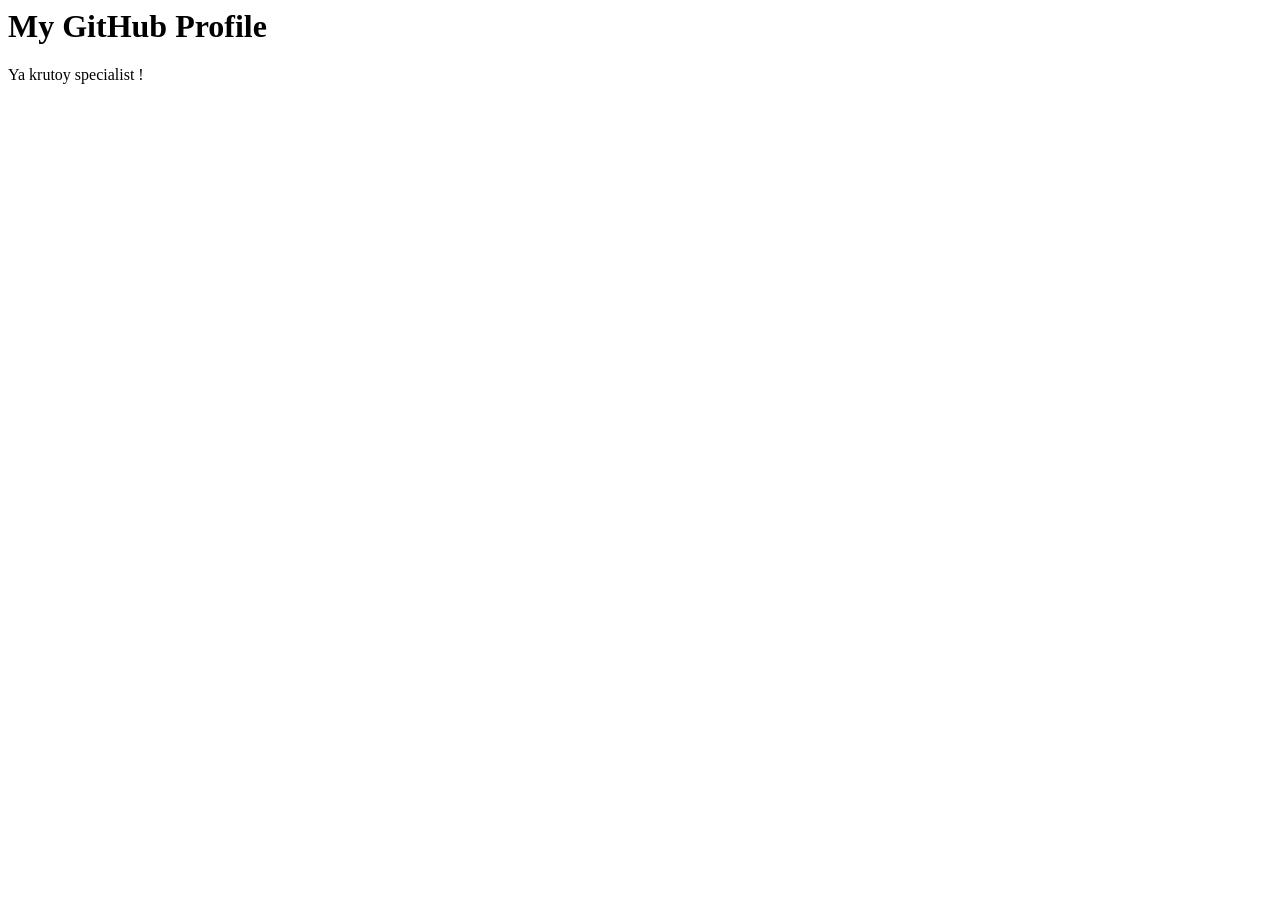
==== index.html @ a809efdb "Rename README.html to index.html" ====
<html lang="en">
<head>
    <meta charset="UTF-8">
    <meta name="viewport" content="width=device-width, initial-scale=1.0">
    <title>GitHub Profile Header</title>
    <link rel="stylesheet" href="styles.css">
</head>
<body>

<div class="header">
    <h1>My GitHub Profile</h1>
    <p> Ya krutoy specialist !</p>
</div>

</body>
</html>
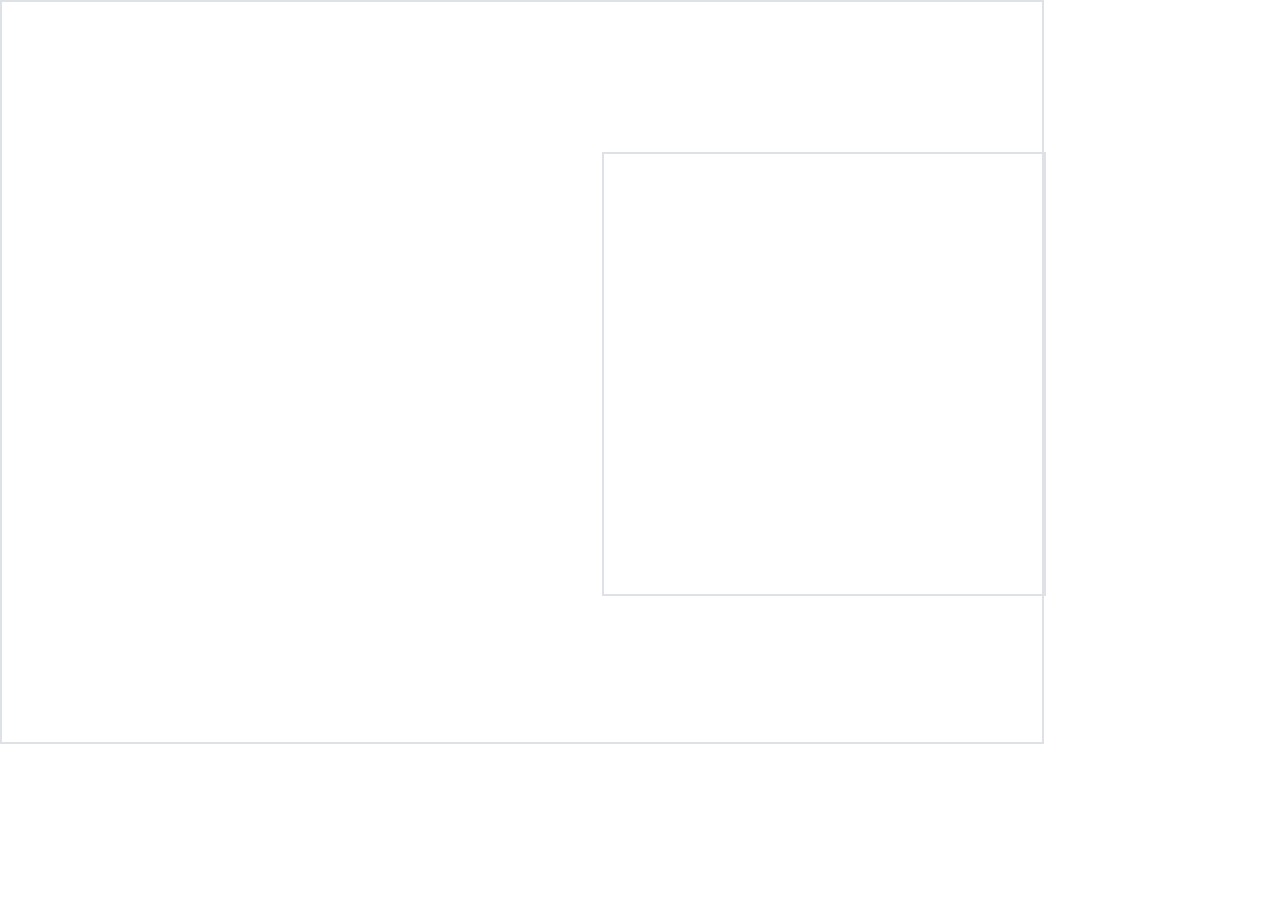
==== commit b33f158d: "хуй" ====
--- a/index.html
+++ b/index.html
@@ -1,16 +1,37 @@
+<!DOCTYPE html>
 <html lang="en">
 <head>
-    <meta charset="UTF-8">
-    <meta name="viewport" content="width=device-width, initial-scale=1.0">
-    <title>GitHub Profile Header</title>
-    <link rel="stylesheet" href="styles.css">
+	<style>
+		.box0 {
+			position: absolute ;
+			width: 1000px ;
+			height: 700px ;
+			top: 0px ;
+			left: 0px ;
+			padding: 20px ;
+			background_color: #f8f9fa ;
+			border: 2px solid #dee2e6 ;
+			border_radius: 15px ;
+			box_shadow: 0 4px 8px rgba(0, 0, 0, 0.1) ;
+		}
+		.box1 {
+			position: absolute ;
+			width: 400px ;
+			height: 400px ;
+			top: 150px ;
+			left: 600px ;
+			padding: 20px ;
+			background_color: #f8f9fa ;
+			border: 2px solid #dee2e6 ;
+			border_radius: 15px ;
+			box_shadow: 0 4px 8px rgba(0, 0, 0, 0.1) ;
+		}
+	</style>
 </head>
 <body>
-
-<div class="header">
-    <h1>My GitHub Profile</h1>
-    <p> Ya krutoy specialist !</p>
-</div>
-
+	<div class="box0">
+		<div class="box1">
+		</div>
+	</div>
 </body>
 </html>
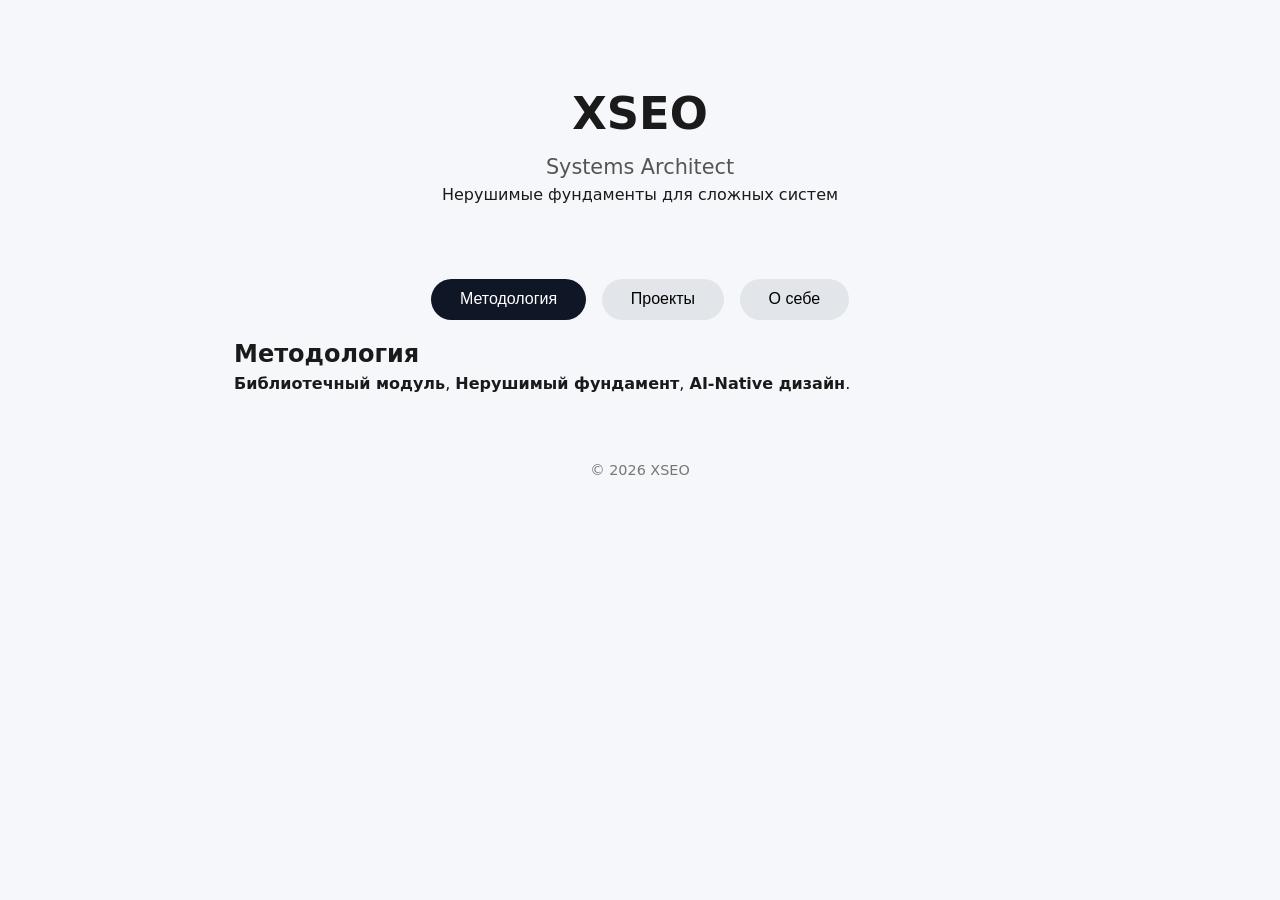
==== commit a3223a3c: "rebuild(index.html)" ====
--- a/index.html
+++ b/index.html
@@ -1,37 +1,75 @@
 <!DOCTYPE html>
-<html lang="en">
+<html lang="ru">
 <head>
-	<style>
-		.box0 {
-			position: absolute ;
-			width: 1000px ;
-			height: 700px ;
-			top: 0px ;
-			left: 0px ;
-			padding: 20px ;
-			background_color: #f8f9fa ;
-			border: 2px solid #dee2e6 ;
-			border_radius: 15px ;
-			box_shadow: 0 4px 8px rgba(0, 0, 0, 0.1) ;
-		}
-		.box1 {
-			position: absolute ;
-			width: 400px ;
-			height: 400px ;
-			top: 150px ;
-			left: 600px ;
-			padding: 20px ;
-			background_color: #f8f9fa ;
-			border: 2px solid #dee2e6 ;
-			border_radius: 15px ;
-			box_shadow: 0 4px 8px rgba(0, 0, 0, 0.1) ;
-		}
-	</style>
+  <meta charset="UTF-8">
+  <meta name="viewport" content="width=device-width, initial-scale=1.0">
+  <title>XSEO</title>
+  <style>
+    * { box-sizing: border-box; margin: 0; padding: 0; }
+    body { font-family: system-ui, sans-serif; color: #1a1a1a; background: #f5f7fa; line-height: 1.5; }
+    .container { max-width: 860px; margin: 0 auto; padding: 2rem 1.5rem; }
+    header { text-align: center; padding: 3rem 0 2rem; }
+    h1 { font-size: 2.8rem; font-weight: 700; margin-bottom: 0.3rem; }
+    .subtitle { font-size: 1.3rem; color: #555; }
+    .tabs { display: flex; justify-content: center; gap: 1rem; margin: 2.5rem 0 1rem; flex-wrap: wrap; }
+    .tab-btn { background: #e2e6ea; border: none; padding: 0.7rem 1.8rem; border-radius: 2rem; font-size: 1rem; cursor: pointer; transition: 0.2s; }
+    .tab-btn.active { background: #0f1626; color: white; }
+    .tab-btn:hover:not(.active) { background: #cfd5db; }
+    .tab-pane { display: none; animation: fade 0.3s; }
+    .tab-pane.active { display: block; }
+    @keyframes fade { from { opacity: 0; transform: translateY(6px); } to { opacity: 1; transform: translateY(0); } }
+    .card { background: white; border-radius: 16px; padding: 1.5rem; margin-bottom: 1rem; box-shadow: 0 6px 18px rgba(0,0,0,0.05); }
+    footer { text-align: center; padding: 2rem 0; color: #777; font-size: 0.9rem; }
+  </style>
 </head>
 <body>
-	<div class="box0">
-		<div class="box1">
-		</div>
-	</div>
+  <div class="container">
+    <header>
+      <h1>XSEO</h1>
+      <div class="subtitle">Systems Architect</div>
+      <p>Нерушимые фундаменты для сложных систем</p>
+    </header>
+    
+        <div class="tabs-container" id="page_maintabs">
+            <div class="tabs"><button class="tab-btn active" onclick="switchTab('page_maintabs_methodology')">Методология</button><button class="tab-btn " onclick="switchTab('page_maintabs_projects')">Проекты</button><button class="tab-btn " onclick="switchTab('page_maintabs_about')">О себе</button></div>
+            <div class="tab-pane active" id="page_maintabs_methodology">
+        <section id="page_maintabs_methodology">
+            <h2>Методология</h2>
+            <div id="page_maintabs_methodology_desc"><p><strong>Библиотечный модуль</strong>, <strong>Нерушимый фундамент</strong>, <strong>AI‑Native дизайн</strong>.</p>
+</div>
+        </section></div><div class="tab-pane " id="page_maintabs_projects">
+        <section id="page_maintabs_projects">
+            <h2>Проекты</h2>
+            
+        <div class="card" id="page_maintabs_projects_gunverse">
+            <h3>Gunverse</h3>
+            <p>Компонентный фреймворк для игровых механик.</p>
+            
+        </div>
+        <div class="card" id="page_maintabs_projects_liion">
+            <h3>Li-ion Sim</h3>
+            <p>Научный комплекс моделирования батарей.</p>
+            
+        </div>
+        </section></div><div class="tab-pane " id="page_maintabs_about">
+        <section id="page_maintabs_about">
+            <h2>О себе</h2>
+            <div id="page_maintabs_about_bio"><p>5 лет инженерной практики, математический бэкграунд, бакалавр приборостроения.</p>
+</div>
+        </section></div>
+        </div>
+  </div>
+  <footer>&copy; 2026 XSEO</footer>
+  <script>
+    function switchTab(targetId) {
+      document.querySelectorAll('.tab-btn').forEach(b => b.classList.remove('active'));
+      document.querySelectorAll('.tab-pane').forEach(p => p.classList.remove('active'));
+      const pane = document.getElementById(targetId);
+      if (pane) pane.classList.add('active');
+      document.querySelectorAll('.tab-btn').forEach(btn => {
+        if (btn.getAttribute('onclick')?.includes(`'${targetId}'`)) btn.classList.add('active');
+      });
+    }
+  </script>
 </body>
-</html>
+</html>
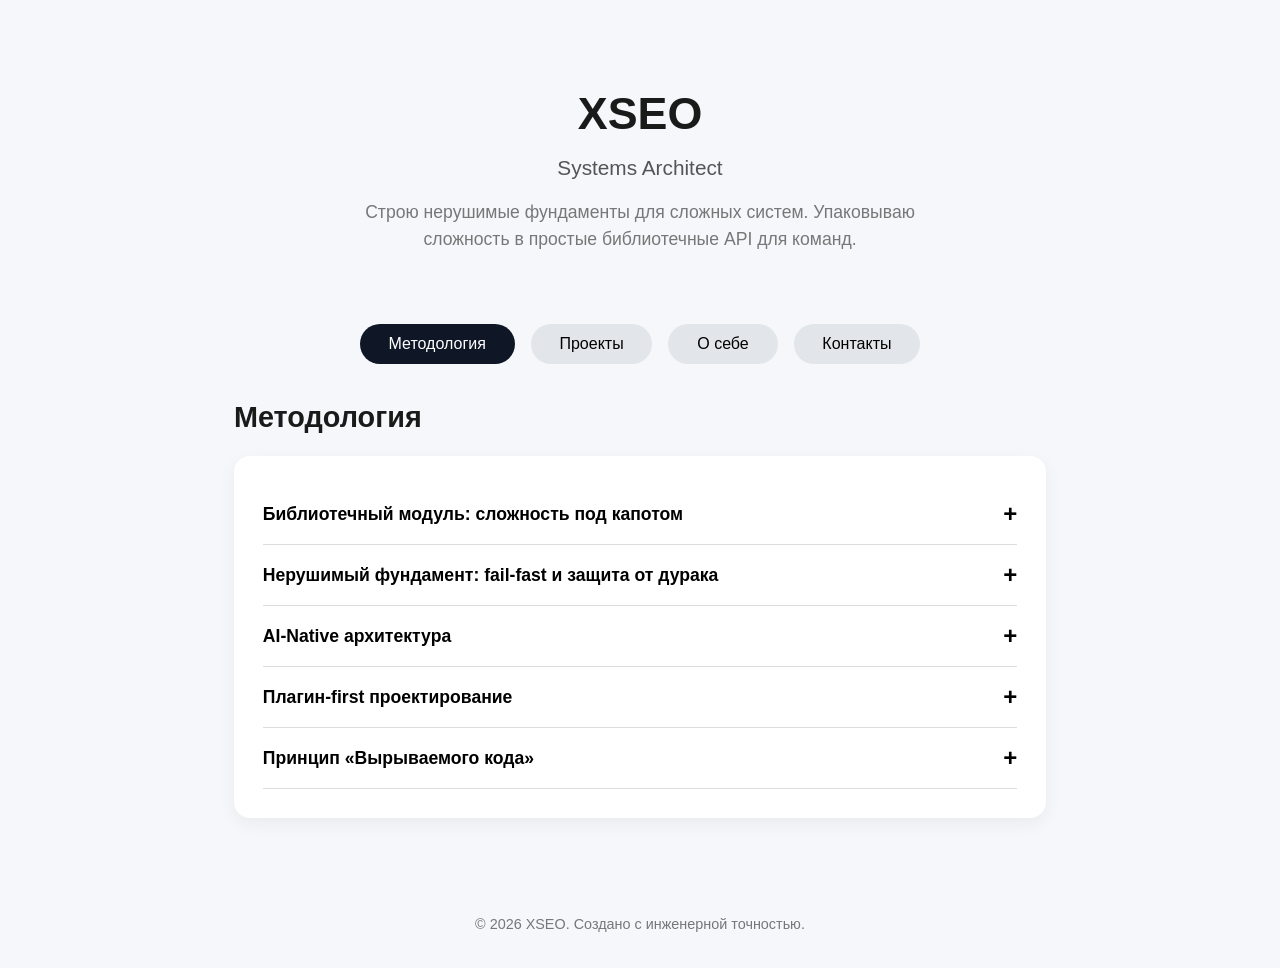
==== commit 7cecea2f: "feat(content): apply load projects with methodology" ====
--- a/index.html
+++ b/index.html
@@ -3,23 +3,76 @@
 <head>
   <meta charset="UTF-8">
   <meta name="viewport" content="width=device-width, initial-scale=1.0">
-  <title>XSEO</title>
+  <title>XSEO — XSEO</title>
   <style>
     * { box-sizing: border-box; margin: 0; padding: 0; }
-    body { font-family: system-ui, sans-serif; color: #1a1a1a; background: #f5f7fa; line-height: 1.5; }
+    body { font-family: -apple-system, BlinkMacSystemFont, 'Segoe UI', Roboto, sans-serif; color: #1a1a1a; background: #f5f7fa; line-height: 1.5; }
     .container { max-width: 860px; margin: 0 auto; padding: 2rem 1.5rem; }
     header { text-align: center; padding: 3rem 0 2rem; }
     h1 { font-size: 2.8rem; font-weight: 700; margin-bottom: 0.3rem; }
-    .subtitle { font-size: 1.3rem; color: #555; }
-    .tabs { display: flex; justify-content: center; gap: 1rem; margin: 2.5rem 0 1rem; flex-wrap: wrap; }
-    .tab-btn { background: #e2e6ea; border: none; padding: 0.7rem 1.8rem; border-radius: 2rem; font-size: 1rem; cursor: pointer; transition: 0.2s; }
+    .subtitle { font-size: 1.3rem; color: #555; margin-bottom: 1rem; }
+    .tagline { font-size: 1.1rem; color: #777; max-width: 600px; margin: 0 auto; }
+
+    /* Tabs navigation */
+    .tabs { display: flex; justify-content: center; gap: 1rem; margin: 2.5rem 0 2rem; flex-wrap: wrap; }
+    .tab-btn { background: #e2e6ea; border: none; padding: 0.7rem 1.8rem; border-radius: 2rem; font-size: 1rem; font-weight: 500; cursor: pointer; transition: 0.2s; }
     .tab-btn.active { background: #0f1626; color: white; }
-    .tab-btn:hover:not(.active) { background: #cfd5db; }
-    .tab-pane { display: none; animation: fade 0.3s; }
+    .tab-btn:hover:not(.active) { background: #d0d5db; }
+
+    /* Tab content */
+    .tab-pane { display: none; animation: fade 0.4s; }
     .tab-pane.active { display: block; }
     @keyframes fade { from { opacity: 0; transform: translateY(6px); } to { opacity: 1; transform: translateY(0); } }
-    .card { background: white; border-radius: 16px; padding: 1.5rem; margin-bottom: 1rem; box-shadow: 0 6px 18px rgba(0,0,0,0.05); }
+
+    /* Cards & accordion */
+    .card { background: white; border-radius: 16px; padding: 1.8rem; margin-bottom: 2rem; box-shadow: 0 6px 18px rgba(0,0,0,0.05); }
+    h2 { font-size: 1.8rem; margin-bottom: 1rem; }
+    h3 { font-size: 1.4rem; margin-bottom: 0.5rem; }
+    .accordion-item { border-bottom: 1px solid #ddd; }
+    .accordion-header { width: 100%; text-align: left; background: none; border: none; padding: 1rem 0; font-size: 1.1rem; font-weight: 600; cursor: pointer; display: flex; justify-content: space-between; align-items: center; }
+    .accordion-header::after { content: '+'; font-size: 1.5rem; transition: 0.2s; }
+    .accordion-header.open::after { content: '−'; }
+    .accordion-body { max-height: 0; overflow: hidden; transition: max-height 0.3s ease; }
+    .accordion-body.open { max-height: 20rem; } /* enough for content */
+    .accordion-content { padding-bottom: 1.5rem; color: #333; }
+
+    .accordion-content h3 {
+        font-size: 1.2rem;
+        margin-top: 1rem;
+        margin-bottom: 0.5rem;
+    }
+    .accordion-content p {
+        margin-bottom: 0.5rem;
+    }
+
+    /* Project cards */
+    .project-grid { display: flex; flex-wrap: wrap; gap: 1.5rem; }
+    .project-card { background: white; border-radius: 16px; padding: 1.5rem; flex: 1 1 280px; box-shadow: 0 4px 12px rgba(0,0,0,0.04); transition: 0.2s; }
+    .project-card:hover { transform: translateY(-4px); box-shadow: 0 8px 24px rgba(0,0,0,0.08); }
+    .project-card h3 { margin-bottom: 0.5rem; }
+    .tech-tag { display: inline-block; background: #e9ecf0; padding: 0.2rem 0.8rem; border-radius: 12px; font-size: 0.8rem; margin-right: 0.3rem; margin-bottom: 0.4rem; }
+    .btn { background: #0f1626; color: white; border: none; padding: 0.5rem 1.2rem; border-radius: 8px; cursor: pointer; font-size: 0.9rem; margin-top: 0.8rem; transition: 0.2s; }
+    .btn:hover { background: #2a3548; }
+
+    /* Modal */
+    .modal { display: none; position: fixed; top: 0; left: 0; width: 100%; height: 100%; background: rgba(0,0,0,0.5); justify-content: center; align-items: center; z-index: 1000; }
+    .modal.open { display: flex; }
+    .modal-content { background: white; max-width: 650px; width: 90%; border-radius: 20px; padding: 2rem; position: relative; max-height: 80vh; overflow-y: auto; }
+    .modal-close { position: absolute; top: 1rem; right: 1.2rem; background: none; border: none; font-size: 1.8rem; cursor: pointer; }
+    .metrics { display: flex; flex-wrap: wrap; gap: 1rem; margin: 1rem 0; }
+    .metric { background: #f0f4f8; padding: 0.6rem 1rem; border-radius: 10px; font-weight: 600; }
     footer { text-align: center; padding: 2rem 0; color: #777; font-size: 0.9rem; }
+    
+    /* Markdown-списки */
+    .md-content ul,
+    .md-content ol {
+        padding-left: 2rem;      /* отступ как табуляция */
+        margin: 0.5rem 0;
+        list-style-position: outside;
+    }
+    .md-content li {
+        margin-bottom: 0.25rem;
+    }
   </style>
 </head>
 <body>
@@ -27,49 +80,277 @@
     <header>
       <h1>XSEO</h1>
       <div class="subtitle">Systems Architect</div>
-      <p>Нерушимые фундаменты для сложных систем</p>
+      <div class="tagline">Строю нерушимые фундаменты для сложных систем. Упаковываю сложность в простые библиотечные API для команд.</div>
     </header>
+
     
         <div class="tabs-container" id="page_maintabs">
-            <div class="tabs"><button class="tab-btn active" onclick="switchTab('page_maintabs_methodology')">Методология</button><button class="tab-btn " onclick="switchTab('page_maintabs_projects')">Проекты</button><button class="tab-btn " onclick="switchTab('page_maintabs_about')">О себе</button></div>
+            <div class="tabs"><button class="tab-btn active" data-tab="page_maintabs_methodology">Методология</button><button class="tab-btn " data-tab="page_maintabs_projects">Проекты</button><button class="tab-btn " data-tab="page_maintabs_about">О себе</button><button class="tab-btn " data-tab="page_maintabs_contact">Контакты</button></div>
             <div class="tab-pane active" id="page_maintabs_methodology">
         <section id="page_maintabs_methodology">
             <h2>Методология</h2>
-            <div id="page_maintabs_methodology_desc"><p><strong>Библиотечный модуль</strong>, <strong>Нерушимый фундамент</strong>, <strong>AI‑Native дизайн</strong>.</p>
-</div>
+            <div class="card" id="page_maintabs_methodology_accordion">
+            <div class="accordion-item">
+              <button class="accordion-header">Библиотечный модуль: сложность под капотом</button>
+              <div class="accordion-body" style="">
+                <div class="accordion-content"><div id="page_maintabs_methodology_accordion_item_content" class="md-content">
+<p><strong>Суть:</strong> Сложное ядро прячется за простым фасадом.</p>
+<p><strong>Как это работает:</strong><br />
+Любая подсистема (монадическая рекурсия, ECS-ядро, цепочки делегирования) упаковывается как документированная библиотека. Команда использует только высокоуровневые вызовы вроде <code>add_plugin</code> или <code>pretty_print</code>, не касаясь внутренней механики. Это снижает порог входа и позволяет системе расти без моего участия.</p>
+</div></div>
+              </div>
+            </div>
+            <div class="accordion-item">
+              <button class="accordion-header">Нерушимый фундамент: fail-fast и защита от дурака</button>
+              <div class="accordion-body" style="">
+                <div class="accordion-content"><div id="page_maintabs_methodology_accordion_item_content" class="md-content">
+<p><strong>Суть:</strong> Ошибки конфигурации обнаруживаются на этапе сборки, а не в продакшене.</p>
+<p><strong>Как это работает:</strong><br />
+Контракты проверяются сразу: assert-ы, биекция полей, контроль циклических зависимостей. Некорректная конфигурация вызывает исключение мгновенно, давая команде немедленную обратную связь. Это экономит недели отладки на поздних стадиях.</p>
+</div></div>
+              </div>
+            </div>
+            <div class="accordion-item">
+              <button class="accordion-header">AI-Native архитектура</button>
+              <div class="accordion-body" style="">
+                <div class="accordion-content"><div id="page_maintabs_methodology_accordion_item_content" class="md-content">
+<p><strong>Суть:</strong> Проектирование, дружественное и человеку, и AI‑агенту.</p>
+<p><strong>Как это работает:</strong><br />
+Система разбивается на изолированные компоненты с однозначными контрактами. Каждый компонент содержит ограниченный и ясный контекст, что идеально подходит для Copilot или Cursor — они генерируют код без конфликтов. Онбординг новых разработчиков ускоряется, потому что объём контекста, который необходимо изучить, минимален.</p>
+</div></div>
+              </div>
+            </div>
+            <div class="accordion-item">
+              <button class="accordion-header">Плагин‑first проектирование</button>
+              <div class="accordion-body" style="">
+                <div class="accordion-content"><div id="page_maintabs_methodology_accordion_item_content" class="md-content">
+<p><strong>Суть:</strong> Расширение функционала через плагины — стандарт, а не опция.</p>
+<p><strong>Как это работает:</strong><br />
+Новое поведение добавляется созданием отдельного файла (плагина), который автоматически подхватывается системой. Ядро остаётся неизменным. Это обеспечивает экстремальную развертываемость: новый плагин для пули, генератор отчёта или правило валидации внедряются за минуты, без риска затронуть существующую функциональность.</p>
+</div></div>
+              </div>
+            </div>
+            <div class="accordion-item">
+              <button class="accordion-header">Принцип «Вырываемого кода»</button>
+              <div class="accordion-body" style="">
+                <div class="accordion-content"><div id="page_maintabs_methodology_accordion_item_content" class="md-content">
+<p><strong>Суть:</strong> Любой модуль можно извлечь и запустить изолированно.</p>
+<p><strong>Как это работает:</strong><br />
+Каждый компонент проектируется как самодостаточная единица с минимальными внешними связями. Вы можете вынуть модуль из проекта, установить его зависимости и запустить отдельно. Это высший пилотаж переиспользуемости: код живёт собственной жизнью и может быть использован в других проектах без переписывания.</p>
+</div></div>
+              </div>
+            </div></div>
         </section></div><div class="tab-pane " id="page_maintabs_projects">
         <section id="page_maintabs_projects">
             <h2>Проекты</h2>
             
-        <div class="card" id="page_maintabs_projects_gunverse">
+        <div class="card" id="page_maintabs_projects_gunverse_card">
             <h3>Gunverse</h3>
-            <p>Компонентный фреймворк для игровых механик.</p>
-            
-        </div>
-        <div class="card" id="page_maintabs_projects_liion">
-            <h3>Li-ion Sim</h3>
-            <p>Научный комплекс моделирования батарей.</p>
-            
+            <p></p>
+            <div id="page_maintabs_projects_gunverse_card_desc" class="md-content"><h1>Gunverse</h1>
+<p>Компонентный фреймворк для игровых механик - Дизайнерам удобно, программистам стабильно, машине эффективно.</p>
+</div><span class="tech-tag">GDScript</span><span class="tech-tag">ECS</span><span class="tech-tag">Zero-If</span><button class="btn" onclick="openModal('gunverse')">Подробнее</button>
+        </div>
+        <div class="card" id="page_maintabs_projects_simulator_card">
+            <h3>Li-ion Battery Simulation</h3>
+            <p></p>
+            <div id="page_maintabs_projects_simulator_card_desc" class="md-content"><h1>Simulation Framework</h1>
+<p>Фреймворк для любых динамических систем — Моделям свобода, конфигурациям порядок, исследованиям скорость</p>
+</div><span class="tech-tag">Python</span><span class="tech-tag">DearPyGui</span><span class="tech-tag">Dataflow</span><button class="btn" onclick="openModal('simulator')">Подробнее</button>
+        </div>
+        <div class="card" id="page_maintabs_projects_qa_graph_card">
+            <h3>QA Graph Migrator</h3>
+            <p></p>
+            <div id="page_maintabs_projects_qa_graph_card_desc" class="md-content"><h1>QA Graph Migrator</h1>
+<p>Простое тестирование сложных данных — Структурам порядок, миграциям точность, разработчикам покой.</p>
+</div><span class="tech-tag">Python</span><span class="tech-tag">State Monad</span><span class="tech-tag">PostgreSQL</span><button class="btn" onclick="openModal('qa_graph')">Подробнее</button>
         </div>
         </section></div><div class="tab-pane " id="page_maintabs_about">
         <section id="page_maintabs_about">
             <h2>О себе</h2>
-            <div id="page_maintabs_about_bio"><p>5 лет инженерной практики, математический бэкграунд, бакалавр приборостроения.</p>
+            <div id="page_maintabs_about_bio" class="md-content"><p><strong>5 лет</strong> инженерной практики (2021–2026). Совмещал роли QA-архитектора, техлида игрового проекта, фрилансера и R&amp;D-инженера.</p>
+<p>Бакалавр приборостроения (МГТУ им. Баумана), математическое самообразование (теория категорий, аппроксимация, тервер).</p>
+<p>Уверенный Linux (Arch), английский B1 (техническая документация).</p>
+</div>
+        </section></div><div class="tab-pane " id="page_maintabs_contact">
+        <section id="page_maintabs_contact">
+            <h2>Контакты</h2>
+            <div id="page_maintabs_contact_info" class="md-content"><p>📧 <a href="mailto:xseo.22.24vl@gmail.com">xseo.22.24vl@gmail.com</a></p>
+</div><div id="page_maintabs_contact_info" class="md-content"><p>💬 Telegram: <a href="https://t.me/Xseo_Tristielles">@Xseo_Tristielles</a></p>
+</div><div id="page_maintabs_contact_info" class="md-content"><p>🐙 GitHub: <a href="https://github.com/mrXseo">mrXseo</a></p>
+</div><div id="page_maintabs_contact_info" class="md-content"><p>📍 Россия, UTC+3</p>
 </div>
         </section></div>
         </div>
+        <div class="modal" id="modal-gunverse">
+          <div class="modal-content">
+            <button class="modal-close"
+                    onclick="closeModal('gunverse')">&times;</button>
+            <h2>Gunverse — компонентный фреймворк</h2>
+            <div id="page_modals_modal_gunverse_body" class="md-content"><hr />
+<p><strong>Gunverse</strong> — фреймворк для создания высокопроизводительных игровых сущностей в Godot Engine. Спроектирован так, чтобы дизайнеры и программисты работали в одной среде без конфликтов.</p>
+<p><strong>Киллер-фичи для команды:</strong></p>
+<ul>
+<li>Дизайнер создаёт целые классы пуль без единой строки кода — всё через Inspector.</li>
+<li>Полная интеграция в родной интерфейс Godot, никаких внешних редакторов.</li>
+<li>Программист добавляет новое поведение как плагин (один <code>.gd</code>-файл) — система сама подхватывает его и расширяет инструментарий дизайнера.</li>
+</ul>
+<p><strong>Что под капотом:</strong></p>
+<ul>
+<li><strong>ECS-подобное ядро с Data-Oriented Design:</strong> данные лежат в кэш-дружественных массивах, поведение — композиция независимых Callable.</li>
+<li><strong>Zero-If в рантайме:</strong> все условия разрешаются на этапе сборки; во время игры — только прямые вызовы.</li>
+<li><strong>Command Buffer для безопасности:</strong> изменение состава процессов во время кадра не ломает итерацию — изменения применяются атомарно на следующем кадре.</li>
+<li><strong>Реестр сборки:</strong> детальные логи происхождения каждого слота (provenance) для отладки.</li>
+</ul>
+<p><strong>Реальный пример:</strong>
+Стартовый набор из 3 плагинов даёт дизайнеру настройку кривых траекторий для движения по прямой. Добавив <strong>1 плагин за 1 час</strong>, программист открывает дизайнеру:</p>
+<ul>
+<li>любые траектории в любом направлении,</li>
+<li>зависимость скорости от урона и наоборот,</li>
+<li>отскоки, пробивание, эффекты попаданий,</li>
+<li>самонаведение на разные цели.</li>
+</ul>
+<p>При этом код ядра не меняется.</p>
+<p><strong>Производительность (тесты на AMD Ryzen 5 3550G, встроенная графика):</strong></p>
+<ul>
+<li>до 2500 сущностей с одним процессом при 60 FPS,</li>
+<li>до 900 сущностей с четырьмя процессами при 60 FPS.
+Это близко к пределу возможностей Godot без замены рантайма на нативный код.</li>
+</ul>
+<p><strong>Надёжность:</strong> чёткая архитектура и fail-fast на этапе сборки исключают баги на стыках процессов — некорректная конфигурация не долетает до сцены.</p>
+<p><strong>Затрачено:</strong> 57 часов на проектирование, реализацию и тестирование.</p>
+<hr />
+</div>
+          </div>
+        </div>
+        <div class="modal" id="modal-simulator">
+          <div class="modal-content">
+            <button class="modal-close"
+                    onclick="closeModal('simulator')">&times;</button>
+            <h2>Li-ion Battery Simulation</h2>
+            <div id="page_modals_modal_simulator_body" class="md-content"><hr />
+<p><strong>Simulation Framework</strong> — универсальный фреймворк для моделирования динамических систем. Подставьте свою модель — получите готовый исследовательский прибор с визуальным редактором, живыми графиками и автоматическими отчётами.</p>
+<p><strong>Киллер-фичи для исследователей и инженеров:</strong></p>
+<ul>
+<li><strong>Модель меняется как перчатка.</strong> Заменили физику, фильтр или источник сигнала — графики и отчёты подхватывают изменения без правки интерфейса.</li>
+<li><strong>Визуальный редактор конфигурации.</strong> Параметры любого объекта хранятся в JSON; редактор подсвечивает изменения, кнопка Save применяет их на лету, кнопка Reload откатывает.</li>
+<li><strong>Отчёты одной командой.</strong> CSV‑лог → графики, метрики (RMSE, MAE, Max Error) — всё генерируется автоматически.</li>
+<li><strong>Воспроизводимость из коробки.</strong> Иерархия настроек вида <code>эксперимент@модель@фильтр.json</code> позволяет сохранять и возвращать эталонные состояния.</li>
+</ul>
+<p><strong>Что под капотом:</strong></p>
+<ul>
+<li><strong>Dataflow‑движок с временной синхронизацией.</strong> Генераторы, трансформаторы и логгеры связываются явными контрактами (<code>set_input</code>). Движок сам определяет, чьи данные готовы, — исключая чтение «из будущего».</li>
+<li><strong>Иерархический DI‑контейнер AppContext.</strong> Каждый объект получает параметры из JSON, лежащего по понятному пути. Файловые настройки перезаписывают переданные аргументы — сам класс не знает о конфигурации.</li>
+<li><strong>Декларативный UI‑фреймворк (UINode‑TreeParser).</strong> Интерфейс собирается как дерево узлов и не зависит от конкретной GUI‑библиотеки. Замена DearPyGui на другой рендерер — вопрос замены адаптера.</li>
+<li><strong>Жёсткое Model‑View разделение.</strong> Симуляция не знает о графиках, виджеты не знают о моделях. Добавить новый источник данных или визуализацию можно независимо.</li>
+</ul>
+<p><strong>Пример: Li‑ion аккумулятор</strong></p>
+<p>В одном из сценариев в движок загружены: модель батареи (Тевенин 1RC с гистерезисом), генератор тока, шум измерений и Расширенный Фильтр Калмана (EKF). Чтобы заменить батарею на модель с двумя RC‑звеньями или добавить тепловую обратную связь, достаточно:</p>
+<ol>
+<li>Реализовать класс с методом <code>solve_frame()</code>.</li>
+<li>Подключить его в сценарии.</li>
+<li>Новые выходы автоматически попадают в логгер и на графики.</li>
+</ol>
+<p>Старые отчёты и панели управления продолжают работать без единой правки.</p>
+<p><strong>Точность и производительность (на примере EKF):</strong></p>
+<ul>
+<li>RMSE оценки заряда = <strong>0.000015</strong> (200 000 шагов).</li>
+<li>RMSE напряжения = <strong>0.00999 В</strong>.</li>
+<li>Интерфейс остаётся отзывчивым при ускорении симуляции <strong>до 25×</strong>.</li>
+</ul>
+<p><strong>Надёжность:</strong>
+Fail‑fast на этапе сборки сценария: некорректные конфигурации детектируются при старте, а не в середине расчёта.</p>
+<p><strong>Затрачено:</strong> ядро симуляции и декларативный UI‑фреймворк вместе с li-ion экспериментальной базой созданы в рамках R&amp;D‑цикла за 76 часов.</p>
+</div>
+          </div>
+        </div>
+        <div class="modal" id="modal-qa_graph">
+          <div class="modal-content">
+            <button class="modal-close"
+                    onclick="closeModal('qa_graph')">&times;</button>
+            <h2>QA Graph Migrator</h2>
+            <div id="page_modals_modal_qa_graph_body" class="md-content"><hr />
+<p><strong>QA Graph Migrator</strong> — конвейер для автоматической очистки и унификации тестовых данных. Сложные графы проверяются простыми правилами, а тестовый сьют получает только чистые данные.</p>
+<p><strong>Киллер-фичи для команды:</strong></p>
+<ul>
+<li>Тестировщик получает «чистое» пространство данных одной функцией — никакой ручной правки JSON или базы.</li>
+<li>Добавление нового продукта — два файла-стандарта: интерпретация + валидация. Переписывать ядро не нужно.</li>
+<li>Лид, который не дружит с классами, может расширить проверки по шаблону из README за полчаса.</li>
+<li>Система отлавливает невалидные значения на входе и заменяет их на документированные умолчания — баги форматов больше не маскируются под баги продукта.</li>
+</ul>
+<p><strong>Что под капотом:</strong></p>
+<ul>
+<li><strong>Графовое ядро <code>HierarchicalEntity</code> с монадической рекурсией (State Monad).</strong> Узлы — устройства, компоненты, входы/выходы; каскадные задачи обходят связи автоматически. Эхо‑резистентность исключает зацикливание обходов.</li>
+<li><strong>Двухфазный конвейер:</strong> Интерпретация (нормализация полей по документации, например версия «2,01» → 201) → Валидация (жёсткая проверка по типам и диапазонам). Фазы настраиваются раздельно.</li>
+<li><strong>Мигратор с авторазрешением зависимостей:</strong> вычисляет порядок применения правил, не требуя ручной сортировки полей. При неразрешимых зависимостях выдаёт читаемый лог.</li>
+</ul>
+<p><strong>Измеренное влияние:</strong></p>
+<ul>
+<li><strong>×24 ускорение</strong> прогона тестов при работе с БД — однократная загрузка и кэширование таблиц типов (<code>DBTable</code>) вместо тысяч запросов.</li>
+<li><strong>–76% сквозных ошибок</strong> (с ~30% до &lt;10% падений из-за несовпадения форматов).</li>
+<li><strong>&lt; 1 часа</strong> на добавление поддержки нового типа устройств (против нескольких дней ручной адаптации).</li>
+<li><strong>–60% объёма кода</strong> в тестовых сценариях благодаря фасаду сравнения.</li>
+</ul>
+<p><strong>Надёжность и расширяемость:</strong></p>
+<ul>
+<li>Fail‑fast на этапе сборки: неподдерживаемый тип источника или несовпадение полей интерпретации и валидации ловятся сразу.</li>
+<li>Модульная архитектура: ядро, миграция и инструменты разделены. Утилиты (поиск узлов, компаратор пространств) переиспользуются без дублирования.</li>
+<li>Устойчивость к изменениям продуктов: бизнес‑логика тестов не содержит кода нормализации и не сломается при смене структуры конфигов.</li>
+</ul>
+<p><strong>Стек:</strong> Python, PostgreSQL, pytest.</p>
+<p><strong>Паттерны:</strong> State Monad, Interpreter, Теория категорий (формализация), Fail‑fast.</p>
+<p><strong>Контекст:</strong> Реализовано с нуля за время стажировки в отделе QA. Самостоятельно спроектирована архитектура, графовое ядро, миграционный движок и библиотека инструментов для команды.</p>
+<p><strong>Затрачено:</strong> 83 часа на проектирование, реализацию ядра, мигратора, загрузчиков, стандартов для двух реальных систем и набора инструментов.</p>
+<hr />
+</div>
+          </div>
+        </div>
+
   </div>
-  <footer>&copy; 2026 XSEO</footer>
+  <footer>
+    <p>© 2026 XSEO. Создано с инженерной точностью.</p>
+  </footer>
+
   <script>
-    function switchTab(targetId) {
-      document.querySelectorAll('.tab-btn').forEach(b => b.classList.remove('active'));
-      document.querySelectorAll('.tab-pane').forEach(p => p.classList.remove('active'));
-      const pane = document.getElementById(targetId);
-      if (pane) pane.classList.add('active');
-      document.querySelectorAll('.tab-btn').forEach(btn => {
-        if (btn.getAttribute('onclick')?.includes(`'${targetId}'`)) btn.classList.add('active');
+    // Tabs logic
+    const tabButtons = document.querySelectorAll('.tab-btn');
+    const panes = document.querySelectorAll('.tab-pane');
+    tabButtons.forEach(btn => {
+      btn.addEventListener('click', () => {
+        tabButtons.forEach(b => b.classList.remove('active'));
+        btn.classList.add('active');
+        const target = btn.dataset.tab;
+        panes.forEach(p => p.classList.remove('active'));
+        document.getElementById(target).classList.add('active');
       });
-    }
+    });
+
+    // Accordion logic
+    document.querySelectorAll('.accordion-header').forEach(header => {
+      header.addEventListener('click', () => {
+        header.classList.toggle('open');
+        const body = header.nextElementSibling;
+        if (body.style.maxHeight) {
+          body.style.maxHeight = null;
+          body.classList.remove('open');
+        } else {
+          body.style.maxHeight = body.scrollHeight + 'px';
+          body.classList.add('open');
+        }
+      });
+    });
+
+    // Modal functions
+    function openModal(id) {
+      document.getElementById('modal-' + id).classList.add('open');
+    }
+    function closeModal(id) {
+      document.getElementById('modal-' + id).classList.remove('open');
+    }
+    // Close modal on outside click
+    window.addEventListener('click', (e) => {
+      if (e.target.classList.contains('modal')) e.target.classList.remove('open');
+    });
   </script>
 </body>
 </html>
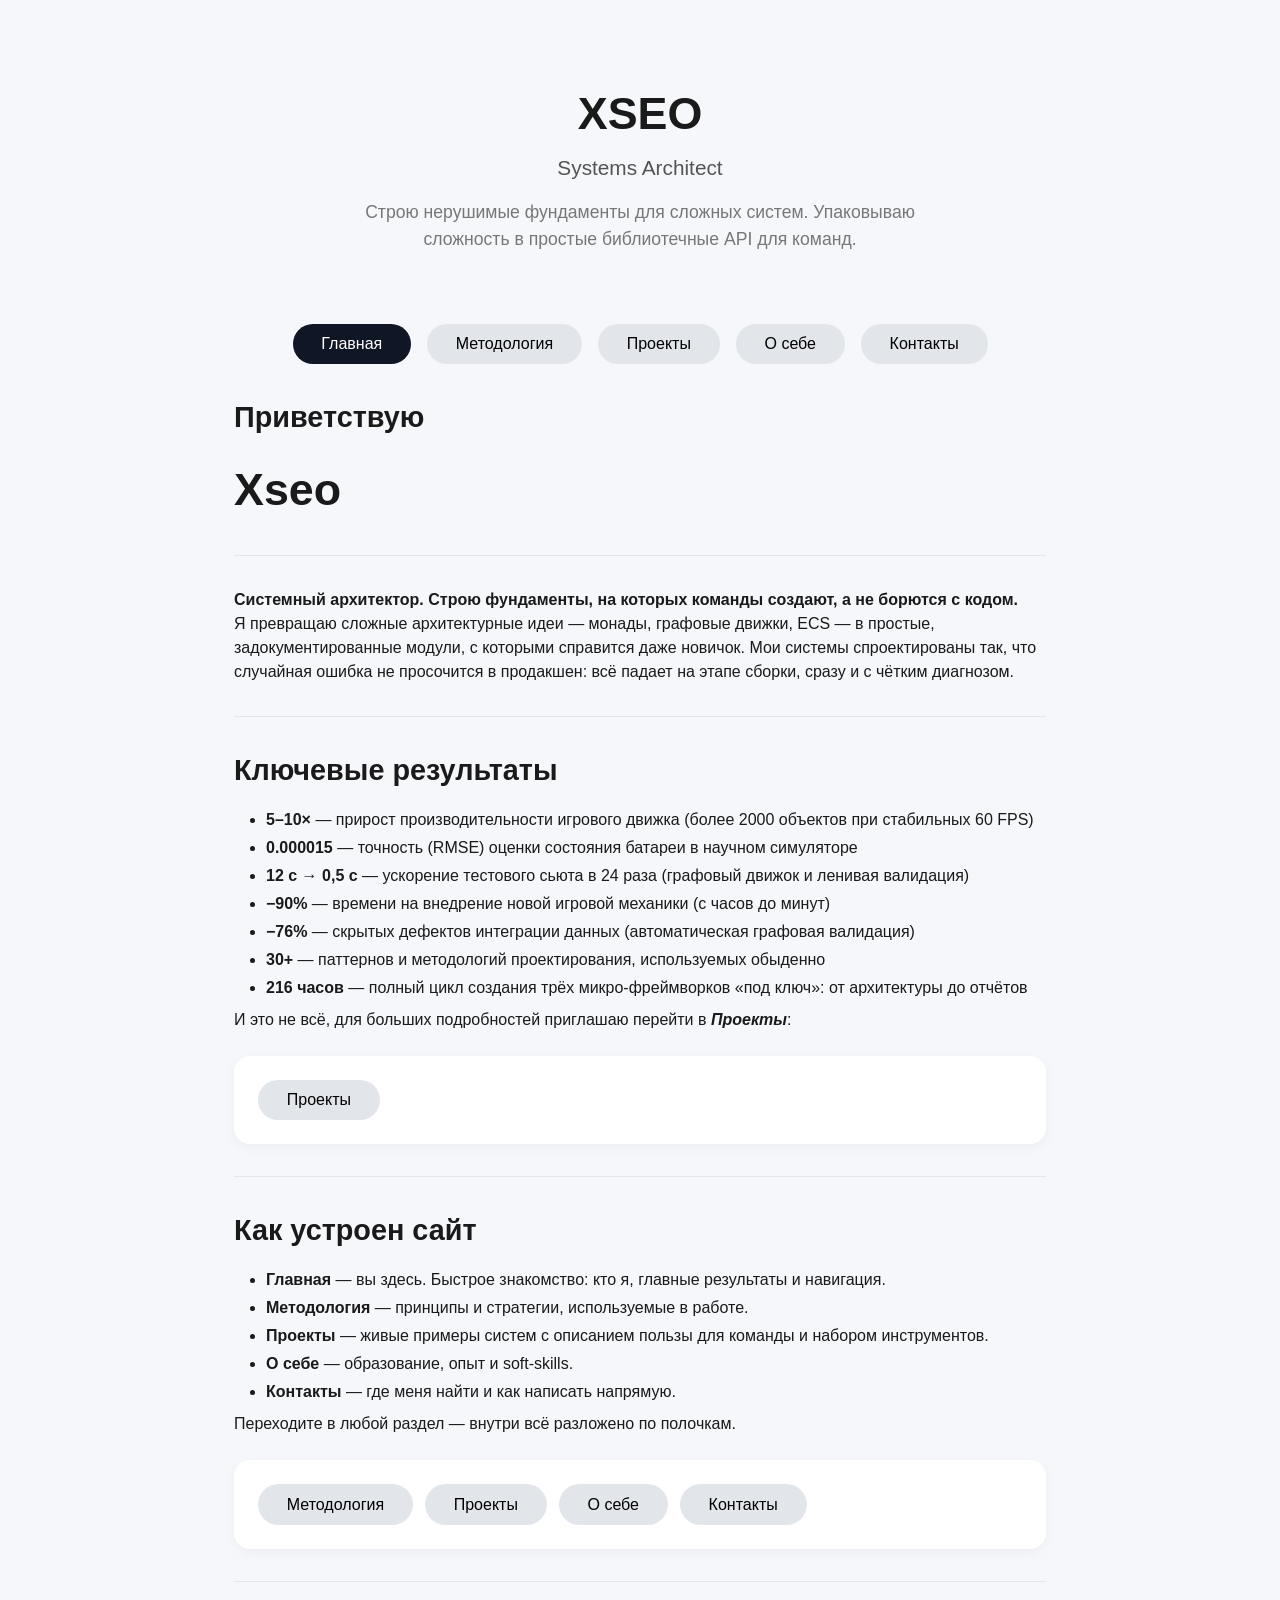
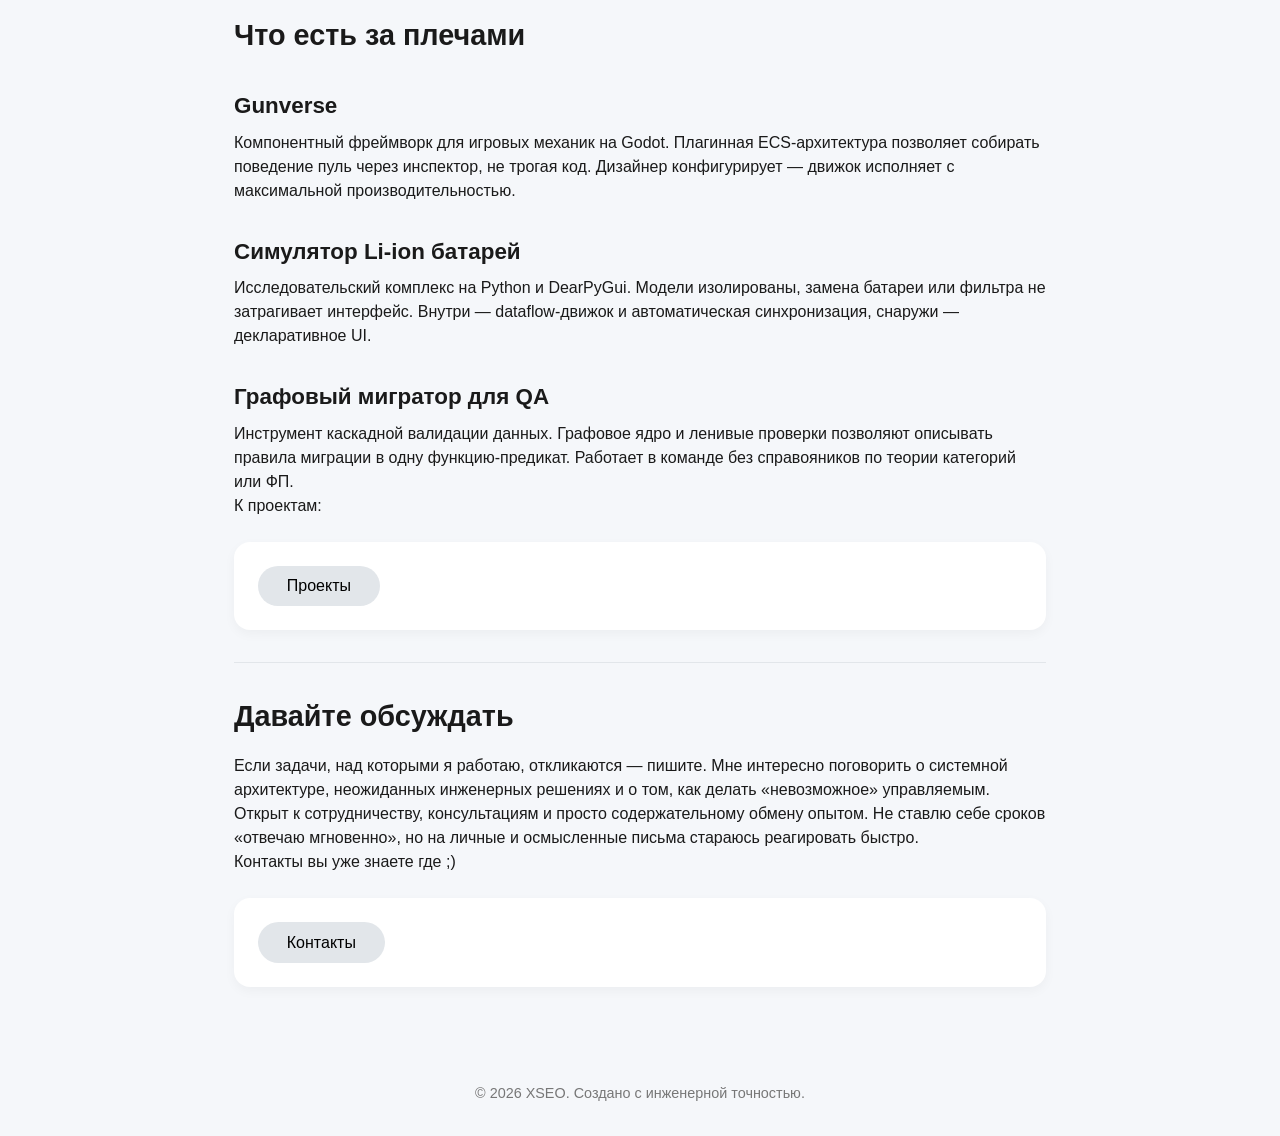
==== commit 45ee1833: "feat(home): add main tab" ====
--- a/index.html
+++ b/index.html
@@ -73,6 +73,31 @@
     .md-content li {
         margin-bottom: 0.25rem;
     }
+
+    /* Главная страница — отступы и разделители */
+    .md-content > h2,
+    .md-content > h3 {
+        margin-top: 2rem;
+    }
+
+    /* Блок навигационных кнопок */
+    .nav-links {
+        display: flex;
+        flex-wrap: wrap;
+        gap: 0.75rem;
+        margin: 1.5rem 0 2rem;
+        padding: 1.5rem;
+        background: white;
+        border-radius: 16px;
+        box-shadow: 0 4px 12px rgba(0,0,0,0.04);
+    }
+
+    /* Горизонтальный разделитель между смысловыми блоками */
+    .md-content hr {
+        margin: 2rem 0;
+        border: none;
+        border-top: 1px solid #e2e6ea;
+    }
   </style>
 </head>
 <body>
@@ -85,8 +110,65 @@
 
     
         <div class="tabs-container" id="page_maintabs">
-            <div class="tabs"><button class="tab-btn active" data-tab="page_maintabs_methodology">Методология</button><button class="tab-btn " data-tab="page_maintabs_projects">Проекты</button><button class="tab-btn " data-tab="page_maintabs_about">О себе</button><button class="tab-btn " data-tab="page_maintabs_contact">Контакты</button></div>
-            <div class="tab-pane active" id="page_maintabs_methodology">
+            <div class="tabs"><button class="tab-btn active" data-tab="page_maintabs_main">Главная</button><button class="tab-btn " data-tab="page_maintabs_methodology">Методология</button><button class="tab-btn " data-tab="page_maintabs_projects">Проекты</button><button class="tab-btn " data-tab="page_maintabs_about">О себе</button><button class="tab-btn " data-tab="page_maintabs_contact">Контакты</button></div>
+            <div class="tab-pane active" id="page_maintabs_main">
+        <section id="page_maintabs_main">
+            <h2>Приветствую</h2>
+            <div id="page_maintabs_main_hero" class="md-content"><h1>Xseo</h1>
+<hr />
+<p><strong>Системный архитектор. Строю фундаменты, на которых команды создают, а не борются с кодом.</strong></p>
+<p>Я превращаю сложные архитектурные идеи — монады, графовые движки, ECS —
+в простые, задокументированные модули, с которыми справится даже новичок.
+Мои системы спроектированы так, что случайная ошибка не просочится в продакшен:
+всё падает на этапе сборки, сразу и с чётким диагнозом.</p>
+</div><div id="page_maintabs_main_highlights" class="md-content"><hr />
+<h2>Ключевые результаты</h2>
+<ul>
+<li><strong>5–10×</strong> — прирост производительности игрового движка (более 2000 объектов при стабильных 60 FPS)</li>
+<li><strong>0.000015</strong> — точность (RMSE) оценки состояния батареи в научном симуляторе</li>
+<li><strong>12 с → 0,5 с</strong> — ускорение тестового сьюта в 24 раза (графовый движок и ленивая валидация)</li>
+<li><strong>−90%</strong> — времени на внедрение новой игровой механики (с часов до минут)</li>
+<li><strong>−76%</strong> — скрытых дефектов интеграции данных (автоматическая графовая валидация)</li>
+<li><strong>30+</strong> — паттернов и методологий проектирования, используемых обыденно</li>
+<li><strong>216 часов</strong> — полный цикл создания трёх микро-фреймворков «под ключ»: от архитектуры до отчётов</li>
+</ul>
+<p>И это не всё, для больших подробностей приглашаю перейти в <em><strong>Проекты</strong></em>:</p>
+</div><div class="nav-links"><button class="tab-btn" data-tab="page_maintabs_projects">Проекты</button></div><div id="page_maintabs_main_nav_hint" class="md-content"><hr />
+<h2>Как устроен сайт</h2>
+<ul>
+<li><strong>Главная</strong> — вы здесь. Быстрое знакомство: кто я, главные результаты и навигация.</li>
+<li><strong>Методология</strong> — принципы и стратегии, используемые в работе.</li>
+<li><strong>Проекты</strong> — живые примеры систем с описанием пользы для команды и набором инструментов.</li>
+<li><strong>О себе</strong> — образование, опыт и soft-skills.</li>
+<li><strong>Контакты</strong> — где меня найти и как написать напрямую.</li>
+</ul>
+<p>Переходите в любой раздел — внутри всё разложено по полочкам.</p>
+</div><div class="nav-links"><button class="tab-btn" data-tab="page_maintabs_methodology">Методология</button><button class="tab-btn" data-tab="page_maintabs_projects">Проекты</button><button class="tab-btn" data-tab="page_maintabs_about">О себе</button><button class="tab-btn" data-tab="page_maintabs_contact">Контакты</button></div><div id="page_maintabs_main_projects_teaser" class="md-content"><hr />
+<h2>Что есть за плечами</h2>
+<h3>Gunverse</h3>
+<p>Компонентный фреймворк для игровых механик на Godot. Плагинная ECS-архитектура
+позволяет собирать поведение пуль через инспектор, не трогая код.
+Дизайнер конфигурирует — движок исполняет с максимальной производительностью.</p>
+<h3>Симулятор Li-ion батарей</h3>
+<p>Исследовательский комплекс на Python и DearPyGui. Модели изолированы,
+замена батареи или фильтра не затрагивает интерфейс. Внутри — dataflow-движок
+и автоматическая синхронизация, снаружи — декларативное UI.</p>
+<h3>Графовый мигратор для QA</h3>
+<p>Инструмент каскадной валидации данных. Графовое ядро и ленивые проверки
+позволяют описывать правила миграции в одну функцию-предикат.
+Работает в команде без справояников по теории категорий или ФП.</p>
+<p>К проектам:</p>
+</div><div class="nav-links"><button class="tab-btn" data-tab="page_maintabs_projects">Проекты</button></div><div id="page_maintabs_main_contacts_teaser" class="md-content"><hr />
+<h2>Давайте обсуждать</h2>
+<p>Если задачи, над которыми я работаю, откликаются — пишите. Мне интересно поговорить
+о системной архитектуре, неожиданных инженерных решениях и о том, как делать
+«невозможное» управляемым.</p>
+<p>Открыт к сотрудничеству, консультациям и просто содержательному обмену опытом.
+Не ставлю себе сроков «отвечаю мгновенно», но на личные и осмысленные письма
+стараюсь реагировать быстро.</p>
+<p>Контакты вы уже знаете где ;)</p>
+</div><div class="nav-links"><button class="tab-btn" data-tab="page_maintabs_contact">Контакты</button></div>
+        </section></div><div class="tab-pane " id="page_maintabs_methodology">
         <section id="page_maintabs_methodology">
             <h2>Методология</h2>
             <div class="card" id="page_maintabs_methodology_accordion">
@@ -315,15 +397,37 @@
     // Tabs logic
     const tabButtons = document.querySelectorAll('.tab-btn');
     const panes = document.querySelectorAll('.tab-pane');
+
+    function activateTab(targetId) {
+        // Деактивируем все панели и кнопки
+        panes.forEach(p => p.classList.remove('active'));
+        tabButtons.forEach(b => b.classList.remove('active'));
+
+        // Активируем нужную панель
+        const targetPane = document.getElementById(targetId);
+        if (targetPane) targetPane.classList.add('active');
+
+        // Активируем ВСЕ кнопки (и в меню, и в навигации), которые ведут на этот target
+        document.querySelectorAll(`.tab-btn[data-tab="${targetId}"]`).forEach(b => {
+            b.classList.add('active');
+        });
+    }
+
+    // Навешиваем обработчики на все tab-кнопки
     tabButtons.forEach(btn => {
-      btn.addEventListener('click', () => {
-        tabButtons.forEach(b => b.classList.remove('active'));
-        btn.classList.add('active');
-        const target = btn.dataset.tab;
-        panes.forEach(p => p.classList.remove('active'));
-        document.getElementById(target).classList.add('active');
-      });
+        btn.addEventListener('click', () => {
+            activateTab(btn.dataset.tab);
+        });
     });
+
+    // При загрузке страницы подсвечиваем навигационные кнопки для изначально активной вкладки
+    const initialActivePane = document.querySelector('.tab-pane.active');
+    if (initialActivePane) {
+        const activeId = initialActivePane.id;
+        document.querySelectorAll(`.tab-btn[data-tab="${activeId}"]`).forEach(b => {
+            b.classList.add('active');
+        });
+    }
 
     // Accordion logic
     document.querySelectorAll('.accordion-header').forEach(header => {
@@ -347,10 +451,9 @@
     function closeModal(id) {
       document.getElementById('modal-' + id).classList.remove('open');
     }
-    // Close modal on outside click
     window.addEventListener('click', (e) => {
       if (e.target.classList.contains('modal')) e.target.classList.remove('open');
     });
-  </script>
+</script>
 </body>
 </html>
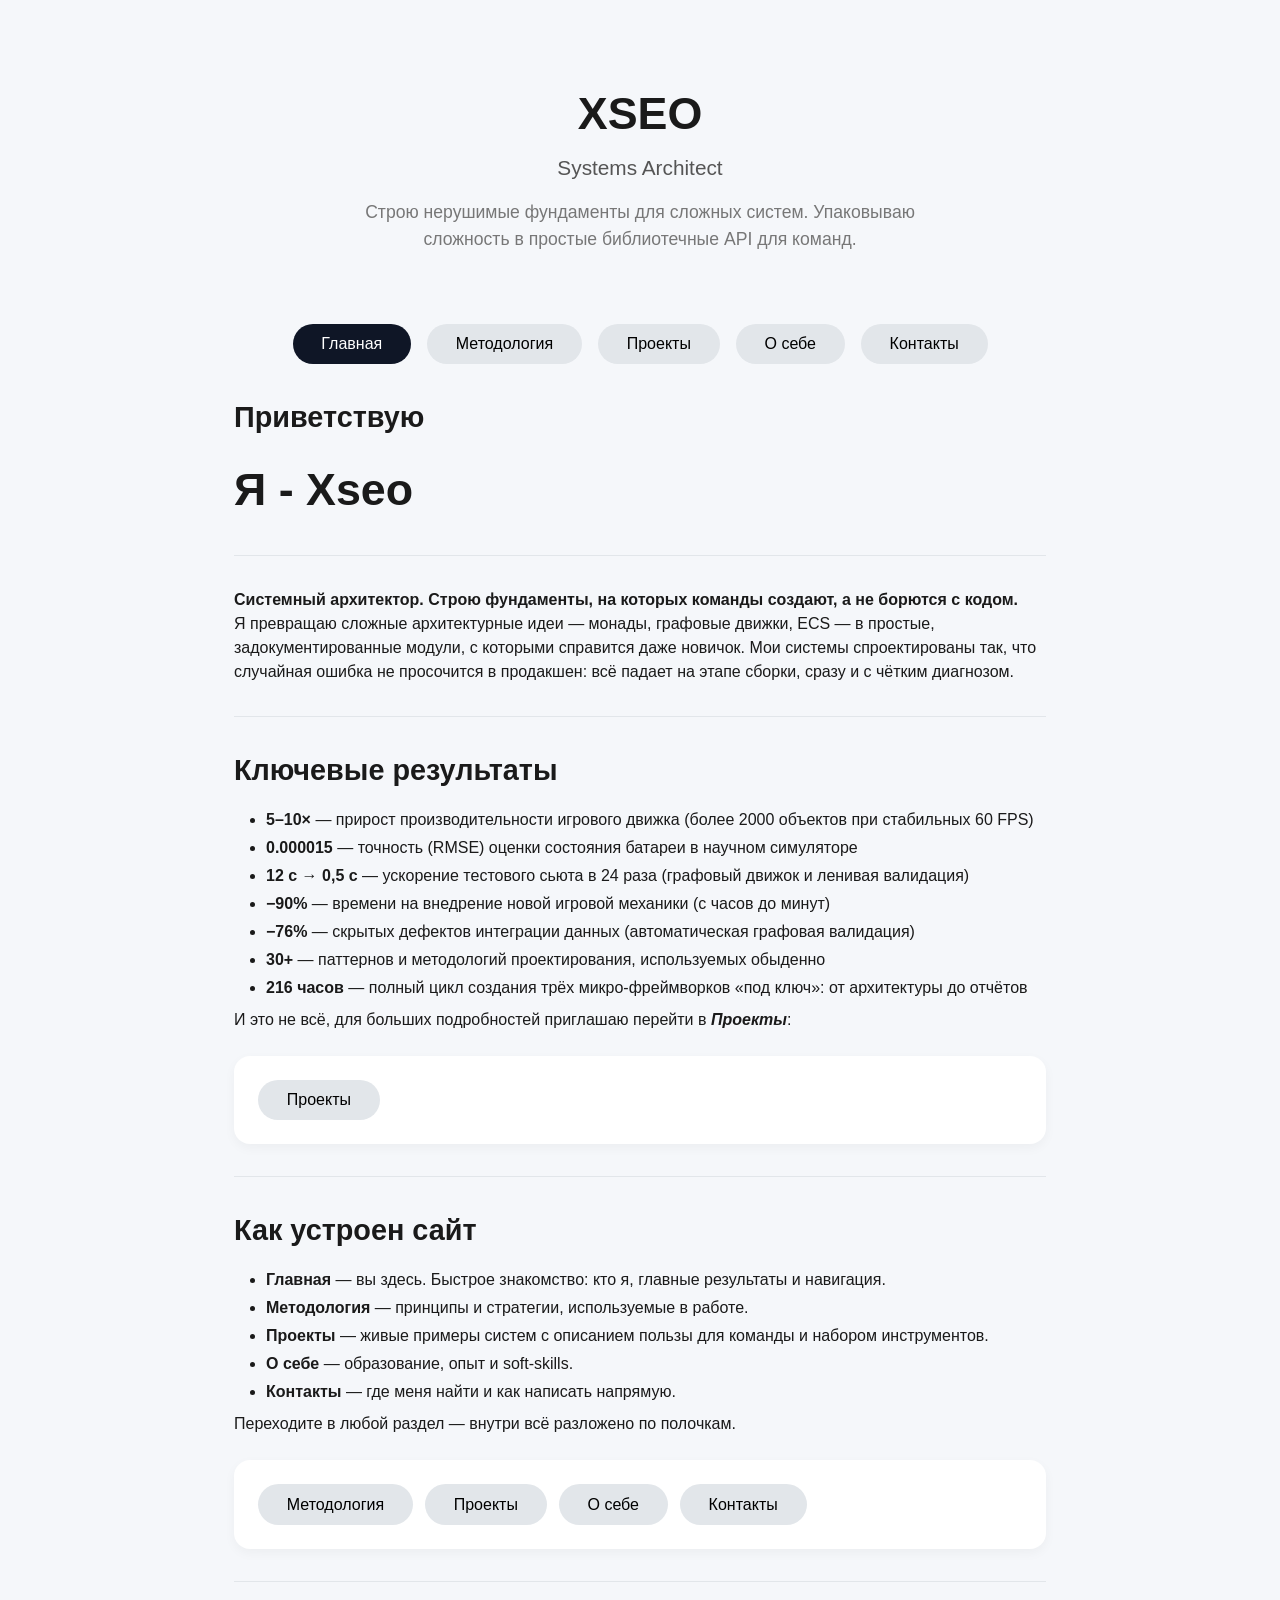
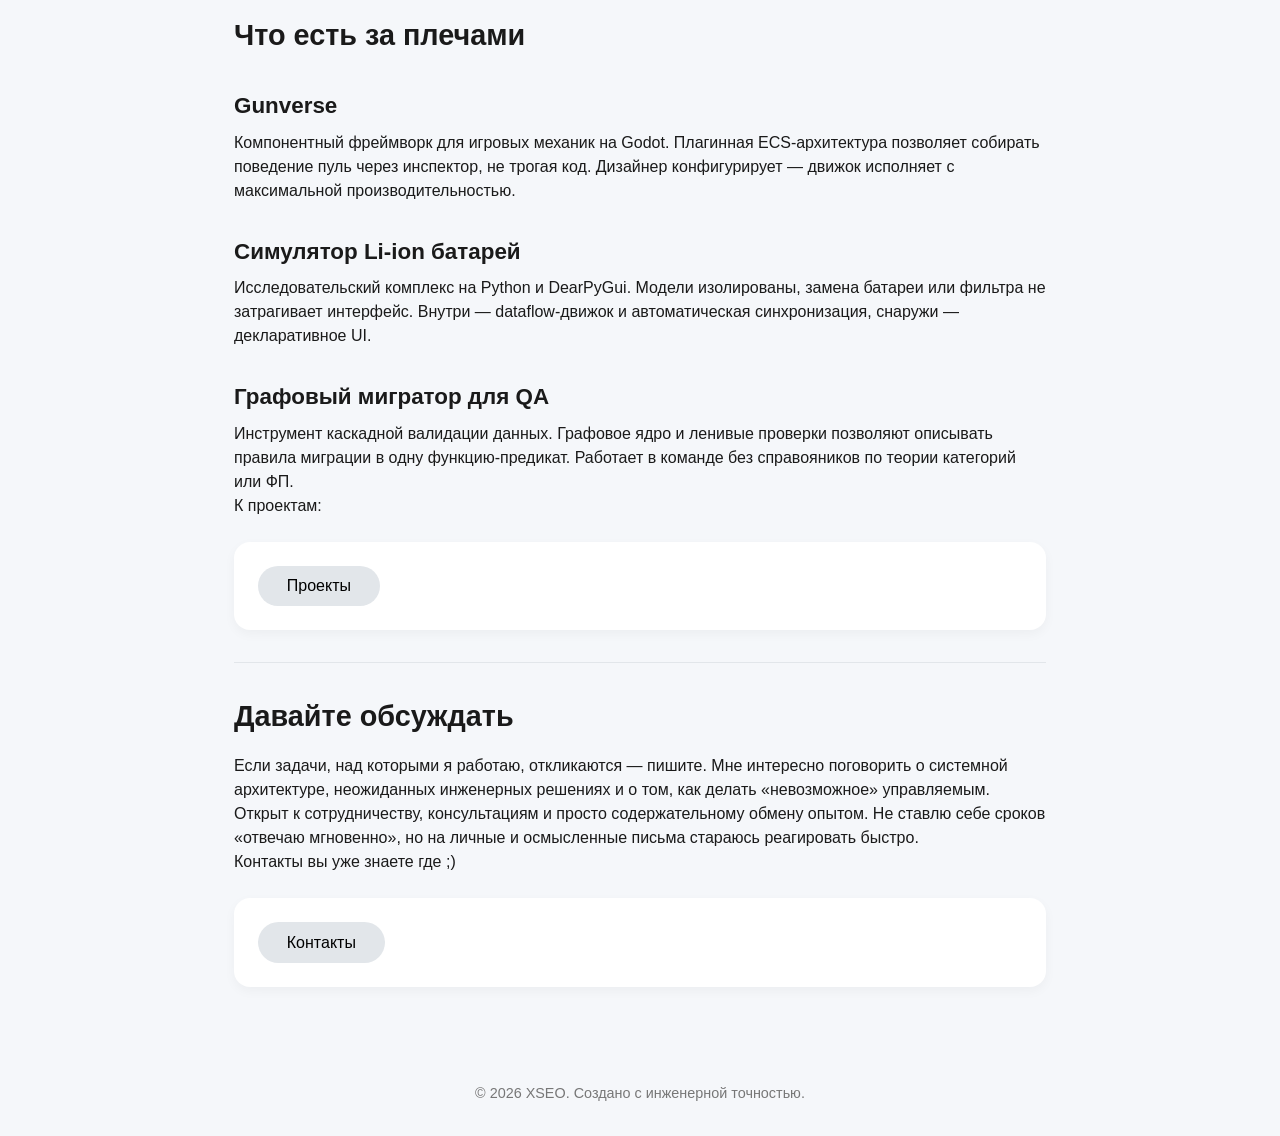
==== commit e2711ce6: "feat(index): rebuild html" ====
--- a/index.html
+++ b/index.html
@@ -114,7 +114,7 @@
             <div class="tab-pane active" id="page_maintabs_main">
         <section id="page_maintabs_main">
             <h2>Приветствую</h2>
-            <div id="page_maintabs_main_hero" class="md-content"><h1>Xseo</h1>
+            <div id="page_maintabs_main_hero" class="md-content"><h1>Я - Xseo</h1>
 <hr />
 <p><strong>Системный архитектор. Строю фундаменты, на которых команды создают, а не борются с кодом.</strong></p>
 <p>Я превращаю сложные архитектурные идеи — монады, графовые движки, ECS —
